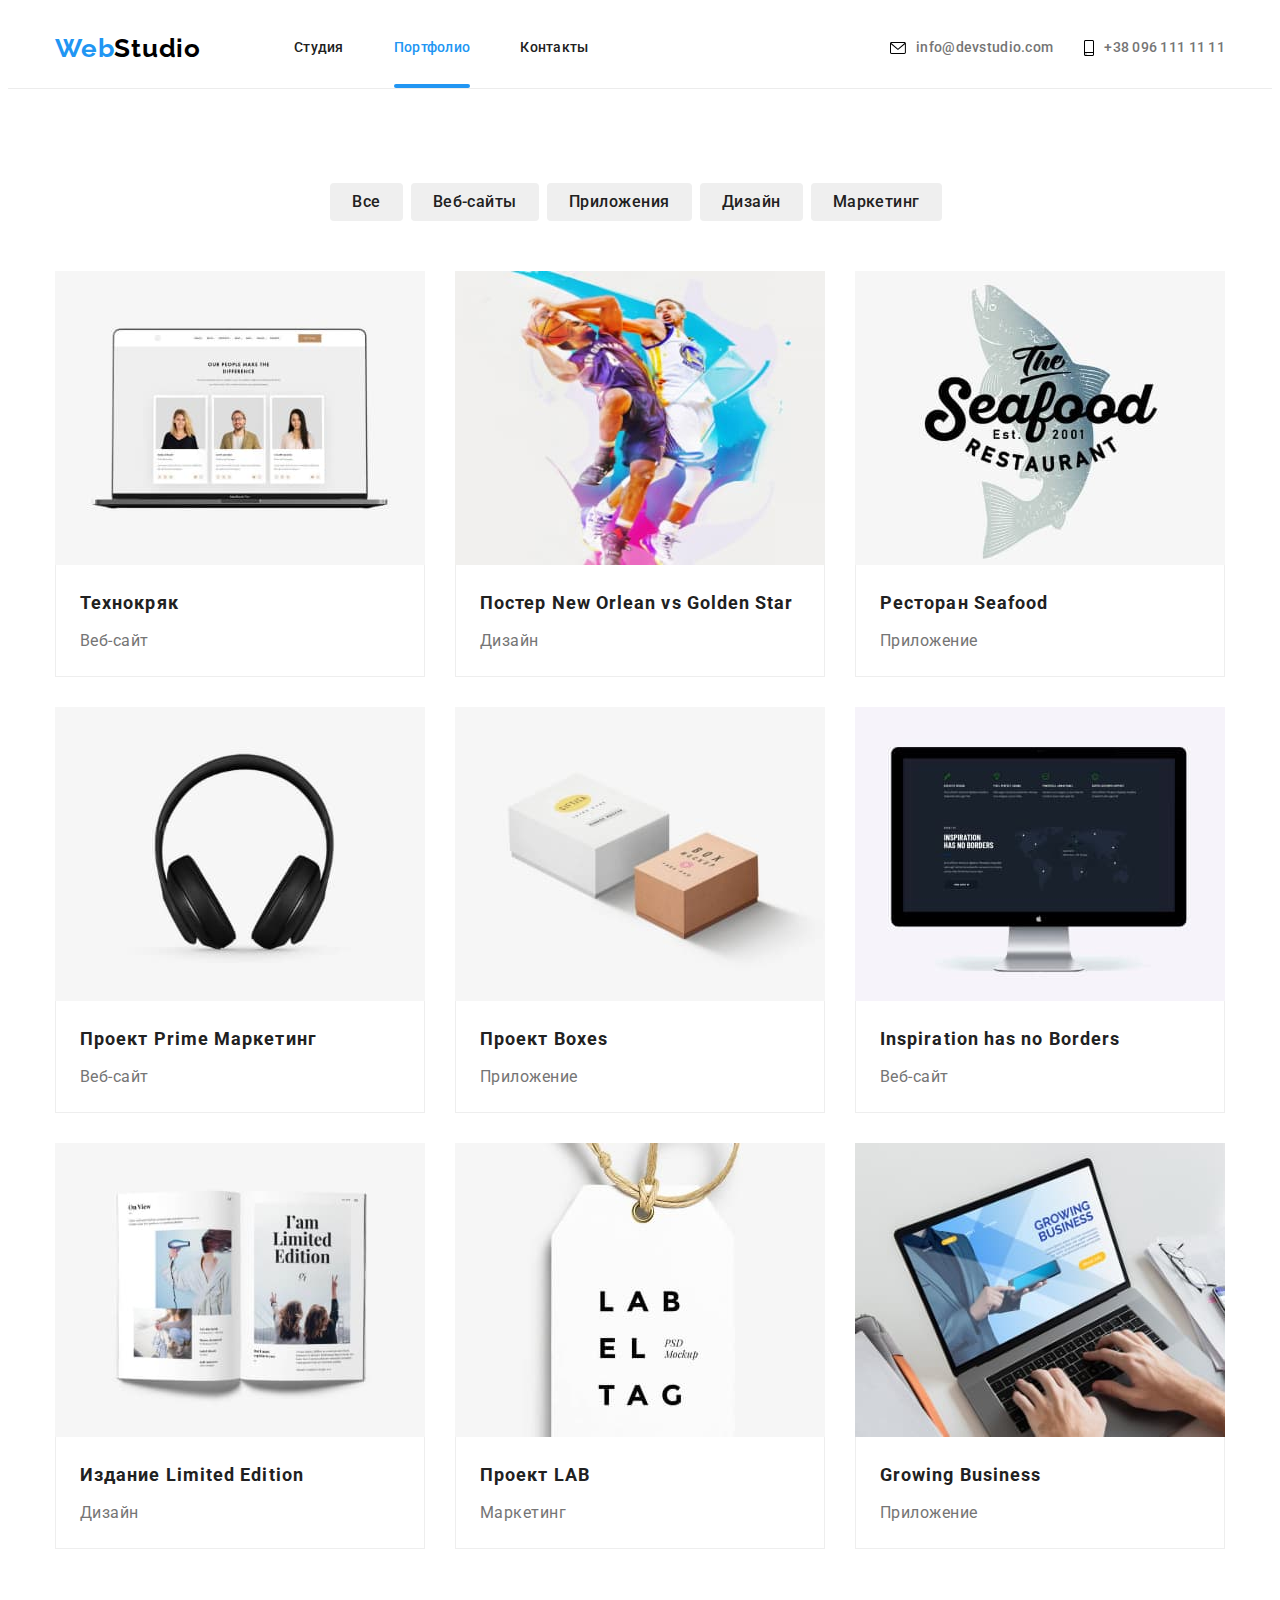
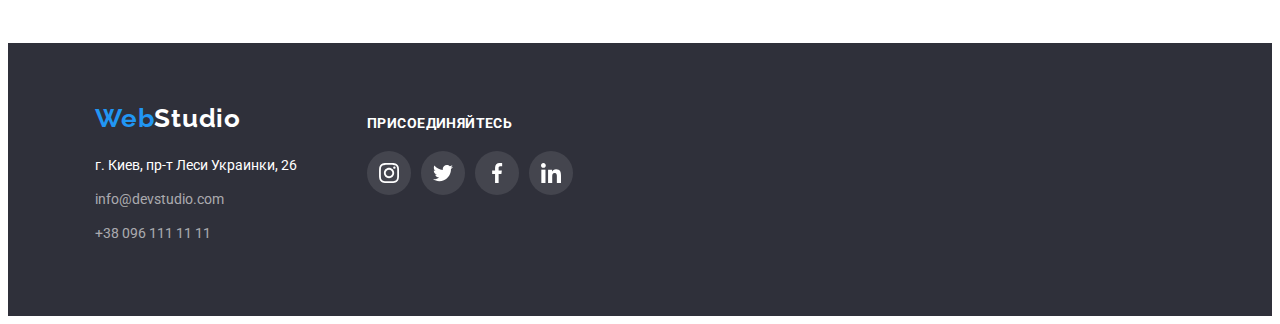
==== portfolio.html @ cdf01e42 "11/07/22" ====
<!DOCTYPE html>
<html lang="ru">
  <head>
    <meta charset="UTF-8" />
    <meta http-equiv="X-UA-Compatible" content="IE=edge" />
    <meta name="viewport" content="width=device-width, initial-scale=1.0" />
    <title>Портфолио</title>
    <link
      rel="stylesheet"
      href="https://cdnjs.cloudflare.com/ajax/libs/modern-normalize/1.1.0/modern-normalize.min.css"
      integrity="sha512-wpPYUAdjBVSE4KJnH1VR1HeZfpl1ub8YT/NKx4PuQ5NmX2tKuGu6U/JRp5y+Y8XG2tV+wKQpNHVUX03MfMFn9Q=="
      crossorigin="anonymous"
      referrerpolicy="no-referrer"
    />
    <link rel="stylesheet" type="text/css" href="./css/styles.css" />
    <link
      href="https://fonts.googleapis.com/css2?family=Raleway:wght@700&family=Roboto:wght@400;500;700;900&display=swap"
      rel="stylesheet"
    />
    <link
      href="https://fonts.googleapis.com/css2?family=Raleway:wght@700&display=swap"
      rel="stylesheet"
    />
  </head>
  <body class="design-list body-fonts">
    <header class="roof">
      <div class="container f-lab">
        <a lang="en" class="logo" href="./index.html"
          >Web<span class="studio-black">Studio</span>
        </a>

        <nav class="site-nav">
          <ul class="design-nav">
            <li class="item-link">
              <a class="link-hi" href="index.html">Студия</a>
            </li>
            <li class="current-link item-link">
              <a class="link-hi" href="./portfolio.html">Портфолио</a>
            </li>
            <li class="item-link">
              <a class="link-hi" href="">Контакты</a>
            </li>
          </ul>
        </nav>
        <div class="site-nav-right">
          <ul class="f-lab">
            <li>
              <div>
                <a class="site-nav-mail f-lab" href="mailto:info@devstudio.com">
                  <svg class="icon-mail" width="16" height="12">
                    <use href="./images/icons.svg#icon-envelope"></use></svg
                  >info@devstudio.com</a
                >
              </div>
            </li>
            <li>
              <div>
                <a
                  class="site-nav-right-tel site-nav-tel f-lab"
                  href="tel:+380961111111"
                  ><svg class="icon-phone" width="10" height="16">
                    <use href="./images/icons.svg#icon-smartphone"></use></svg
                  >+38 096 111 11 11</a
                >
              </div>
            </li>
          </ul>
        </div>
      </div>
    </header>
    <main>
      <h1 hidden>Портфолио</h1>
      <section class="section">
        <div class="container">
          <h2 hidden>Каталог</h2>
          <ul class="btn-filters filters-position">
            <li>
              <button class="btn-dist box-shadow-filter" type="button">
                Все
              </button>
            </li>
            <li>
              <button class="btn-dist box-shadow-filter" type="button">
                Веб-сайты
              </button>
            </li>
            <li>
              <button class="btn-dist box-shadow-filter" type="button">
                Приложения
              </button>
            </li>
            <li>
              <button class="btn-dist box-shadow-filter" type="button">
                Дизайн
              </button>
            </li>
            <li>
              <button class="btn-dist box-shadow-filter" type="button">
                Маркетинг
              </button>
            </li>
          </ul>

          <ul class="portfolio-main portfolio-links portfolio-f-set">
            <li class="portfolio-f-item">
              <article class="card box-shadow">
                <div class="card-thumb-design">
                  <a href=""
                    ><img
                      class="img-card"
                      src="./images/imgkryak.jpg"
                      alt="Технокряк"
                      width="370"
                      height="294"
                  /></a>
                  <div class="overlay">
                    <p class="overlay-description">
                      Ресурс предлагает комплексные предложения с разным уровнем
                      функционала и сервисов. Все это позволит посетителю
                      получить исчерпывающие сведения о компании или частном
                      лице.
                    </p>
                  </div>
                </div>
                <div class="card-content">
                  <h3 class="card-head">Технокряк</h3>
                  <p class="card-about"><a href="">Веб-сайт</a></p>
                </div>
              </article>
            </li>

            <li class="portfolio-f-item">
              <article class="card box-shadow">
                <div class="card-thumb-design">
                  <a href=""
                    ><img
                      class="img-card"
                      src="./images/poster.jpg"
                      alt="Постер"
                      width="370"
                      height="294"
                    />
                  </a>
                  <div class="overlay">
                    <p class="overlay-description">
                      Ресурс предлагает комплексные предложения с разным уровнем
                      функционала и сервисов. Все это позволит посетителю
                      получить исчерпывающие сведения о компании или частном
                      лице.
                    </p>
                  </div>
                </div>
                <div class="card-content">
                  <h3 class="card-head">Постер New Orlean vs Golden Star</h3>
                  <p class="card-about"><a href="">Дизайн</a></p>
                </div>
              </article>
            </li>
            <li class="portfolio-f-item">
              <article class="card box-shadow">
                <div class="card-thumb-design">
                  <a href=""
                    ><img
                      class="img-card"
                      src="./images/restourant.jpg"
                      alt="Ресторан СиФуд"
                      width="370"
                      height="294"
                    />
                  </a>
                  <div class="overlay">
                    <p class="overlay-description">
                      Ресурс предлагает комплексные предложения с разным уровнем
                      функционала и сервисов. Все это позволит посетителю
                      получить исчерпывающие сведения о компании или частном
                      лице.
                    </p>
                  </div>
                </div>
                <div class="card-content">
                  <h3 class="card-head">Ресторан Seafood</h3>
                  <p class="card-about"><a href="">Приложение</a></p>
                </div>
              </article>
            </li>
            <li class="portfolio-f-item">
              <article class="card box-shadow">
                <div class="card-thumb-design">
                  <a href=""
                    ><img
                      class="img-card"
                      src="./images/prime.jpg"
                      alt="Проект прайм"
                      width="370"
                      height="294"
                    />
                  </a>
                  <div class="overlay">
                    <p class="overlay-description">
                      Ресурс предлагает комплексные предложения с разным уровнем
                      функционала и сервисов. Все это позволит посетителю
                      получить исчерпывающие сведения о компании или частном
                      лице.
                    </p>
                  </div>
                </div>
                <div class="card-content">
                  <h3 class="card-head">Проект Prime Маркетинг</h3>
                  <p class="card-about"><a href="">Веб-сайт</a></p>
                </div>
              </article>
            </li>
            <li class="portfolio-f-item">
              <article class="card box-shadow">
                <div class="card-thumb-design">
                  <a href=""
                    ><img
                      class="img-card"
                      src="./images/appboxes.jpg"
                      alt="Проект боксес"
                      width="370"
                      height="294"
                    />
                  </a>
                  <div class="overlay">
                    <p class="overlay-description">
                      Ресурс предлагает комплексные предложения с разным уровнем
                      функционала и сервисов. Все это позволит посетителю
                      получить исчерпывающие сведения о компании или частном
                      лице.
                    </p>
                  </div>
                </div>
                <div class="card-content">
                  <h3 class="card-head">Проект Boxes</h3>
                  <p class="card-about"><a href="">Приложение</a></p>
                </div>
              </article>
            </li>

            <li class="portfolio-f-item">
              <article class="card box-shadow">
                <div class="card-thumb-design">
                  <a href=""
                    ><img
                      class="img-card"
                      src="./images/website.jpg"
                      alt="Вебсайт"
                      width="370"
                      height="294"
                    />
                  </a>
                  <div class="overlay">
                    <p class="overlay-description">
                      Ресурс предлагает комплексные предложения с разным уровнем
                      функционала и сервисов. Все это позволит посетителю
                      получить исчерпывающие сведения о компании или частном
                      лице.
                    </p>
                  </div>
                </div>
                <div class="card-content">
                  <h3 class="card-head">Inspiration has no Borders</h3>
                  <p class="card-about"><a href="">Веб-сайт</a></p>
                </div>
              </article>
            </li>
            <li class="portfolio-f-item">
              <article class="card box-shadow">
                <div class="card-thumb-design">
                  <a href=""
                    ><img
                      class="img-card"
                      src="./images/designle.jpg"
                      alt="Издание"
                      width="370"
                      height="294"
                    />
                  </a>
                  <div class="overlay">
                    <p class="overlay-description">
                      Ресурс предлагает комплексные предложения с разным уровнем
                      функционала и сервисов. Все это позволит посетителю
                      получить исчерпывающие сведения о компании или частном
                      лице.
                    </p>
                  </div>
                </div>
                <div class="card-content">
                  <h3 class="card-head">Издание Limited Edition</h3>
                  <p class="card-about"><a href="">Дизайн</a></p>
                </div>
              </article>
            </li>
            <li class="portfolio-f-item">
              <article class="card box-shadow">
                <div class="card-thumb-design">
                  <a href=""
                    ><img
                      class="img-card"
                      src="./images/lab.jpg"
                      alt="Проект лаб"
                      width="370"
                      height="294"
                    />
                  </a>
                  <div class="overlay">
                    <p class="overlay-description">
                      Ресурс предлагает комплексные предложения с разным уровнем
                      функционала и сервисов. Все это позволит посетителю
                      получить исчерпывающие сведения о компании или частном
                      лице.
                    </p>
                  </div>
                </div>
                <div class="card-content">
                  <h3 class="card-head">Проект LAB</h3>
                  <p class="card-about"><a href="">Маркетинг</a></p>
                </div>
              </article>
            </li>
            <li class="portfolio-f-item">
              <article class="card box-shadow">
                <div class="card-thumb-design">
                  <a href="">
                    <img
                      class="img-card"
                      src="./images/grow.jpg"
                      alt="Приложение"
                      width="370"
                      height="294"
                    />
                  </a>
                  <div class="overlay">
                    <p class="overlay-description">
                      Ресурс предлагает комплексные предложения с разным уровнем
                      функционала и сервисов. Все это позволит посетителю
                      получить исчерпывающие сведения о компании или частном
                      лице.
                    </p>
                  </div>
                </div>
                <div class="card-content">
                  <h3 class="card-head">Growing Business</h3>
                  <p class="card-about"><a href="">Приложение</a></p>
                </div>
              </article>
            </li>
          </ul>
        </div>
      </section>
    </main>
    <footer class="footer">
      <div class="container">
        <ul class="footer-line">
          <li>
            <div class="footer-left">
              <div class="logo-f" lang="en">
                <a class="logo" href="./index.html"
                  >Web<span class="studio-white">Studio</span></a
                >
              </div>
              <div class="adress-link">
                <address>
                  <a href="" target="_blank" rel="noopener noreferrer"
                    >г. Киев, пр-т Леси Украинки, 26</a
                  >
                </address>
                <div class="email-tel">
                  <a href="mailto:info@devstudio.com">info@devstudio.com</a>
                  <a href="tel:+380961111111">+38 096 111 11 11</a>
                </div>
              </div>
            </div>
          </li>
          <li>
            <div class="footer-right">
              <p class="common">Присоединяйтесь</p>
              <ul class="social-webs">
                <li class="social-link">
                  <a
                    class="links-sf"
                    href=""
                    target="_blank"
                    rel="noopener noreferrer"
                    aria-label="instagram"
                  >
                    <svg class="pic-f" width="20" height="20">
                      <use href="./images/icons.svg#icon-instagram"></use>
                    </svg>
                  </a>
                </li>
                <li>
                  <a
                    class="links-sf"
                    href=""
                    target="_blank"
                    rel="noopener noreferrer"
                    aria-label="twitter"
                  >
                    <svg class="pic-f" width="20" height="20">
                      <use href="./images/icons.svg#icon-twitter"></use>
                    </svg>
                  </a>
                </li>
                <li>
                  <a
                    class="links-sf"
                    href=""
                    target="_blank"
                    rel="noopener noreferrer"
                    aria-label="facebook"
                  >
                    <svg class="pic-f" width="20" height="20">
                      <use href="./images/icons.svg#icon-facebook"></use>
                    </svg>
                  </a>
                </li>
                <li>
                  <a
                    class="links-sf"
                    href=""
                    target="_blank"
                    rel="noopener noreferrer"
                    aria-label="linkedin"
                  >
                    <svg class="pic-f" width="20" height="20">
                      <use href="./images/icons.svg#icon-linkedin"></use>
                    </svg>
                  </a>
                </li>
              </ul>
            </div>
          </li>
        </ul>
      </div>
    </footer>
  </body>
</html>
---- css/styles.css ----
/*Var*/
:root{--b-color: #2196F3;
--f-color: #2F303A;
--gr-color: #757575;
--indent: 30px;}
/*common*/
/*сброс стилей*/

*,
*::before,
*::after {
box-sizing: border-box;}

    h1,
    h2,
    h3,
    h4,
    p,
    ul
    {margin: 0;
    }
    
.img{
    display:block;
    max-width:100%;
    height: auto;}

.container {
    width: 1200px;
    padding-left: 15px;
    padding-right: 15px;
    margin-left: auto;
    margin-right: auto;
}
.section{
    padding-bottom: 94px;
    padding-top:94px;
}

.visually-hidden {
position: absolute;
width: 1px;
height: 1px;
margin: -1px;
border: 0;
padding: 0;
white-space: nowrap;
clip-path: inset(100%);
clip: rect(0 0 0 0);
overflow: hidden;
    }

/*Main*/
.f-lab{
    display:flex;

    margin: 0 auto;
    align-items: center;
}

.roof {
    background: #FFFFFF;
    font-family: Roboto;
    font-size: 14px;
    font-weight: 500;
    line-height: 1.14;
    letter-spacing: 0.02em;
    text-align: left; /*?*/
    border-bottom: 1px solid #ECECEC;
}

.design-list li {
   
    padding: 0;
    list-style-type: none;
}
.design-nav{
    display:flex;
    margin:0;
    padding-left:93px;
    }
.design-nav>.item-link:not(:last-child){margin-right: 50px;}
.item-link{
    position:relative;
   }
.link-hi::after{
    content: "";
    width:100%;
    height: 4px;
    border-radius: 2px;
    background-color:transparent;
    /*align-items: center;*/
    position:absolute;
    bottom:0;
    left:0;

    transition-property: background-color;
    transition-duration: 250ms;
    transition-timing-function: cubic-bezier(0.4, 0, 0.2, 1);
}
.link-hi:hover.link-hi::after,.link-hi:focus.link-hi::after{
background-color: rgba(33, 150, 243, 1);
}
.current-link .link-hi::after{
    background-color: rgba(33, 150, 243, 1);
}

.link-hi{
    display:flex;
    padding-top: 32px;
    padding-bottom: 32px;
}
.site-nav a {
    color: #212121;
    text-decoration: none;

    transition-property: color;
    transition-duration: 250ms;
    transition-timing-function: cubic-bezier(0.4, 0, 0.2, 1);
}

.site-nav a:hover,
.site-nav a:focus {
    color: var(--b-color);
    text-decoration: none;
}


.site-nav-right a {
    color: var(--gr-color);
    text-decoration: none;

    transition-property: color, fill;
    transition-duration: 250ms;
    transition-timing-function: cubic-bezier(0.4, 0, 0.2, 1);
}


.site-nav-right a:hover,
.site-nav-right a:focus {
    color: #2196F3;
    text-decoration: none;
}

.site-nav-right a:hover .icon-mail{
fill: rgba(33, 150, 243, 1);
}
.site-nav-right a:focus .icon-mail {
    fill: rgba(33, 150, 243, 1);
}
.site-nav-right a:hover .icon-phone {
    fill: rgba(33, 150, 243, 1);
}
.site-nav-right a:focus .icon-phone {
    fill: rgba(33, 150, 243, 1);
}
/*.icon-mail:hover,
.icon-mail:focus,
.icon-phone:hover,
.icon-phone:focus {
    fill: rgba(33, 150, 243, 1);
}*/

.site-nav-right{
margin-left: auto;
margin-right: 0;
}/*?*/
.site-nav-right-tel{
    
    margin-left:31px;
}
.current-link a {
    color: var(--b-color);
}

.f-lab li  {
align-items: center;

}
.site-nav {
    display: flex;
    }

.icon-mail {
    margin-right: 10px;

    transition-property: fill;
    transition-duration: 250ms;
    transition-timing-function: cubic-bezier(0.4, 0, 0.2, 1);
}

.icon-phone {
    margin-right: 10px;

    transition-property: fill;
    transition-duration: 250ms;
    transition-timing-function: cubic-bezier(0.4, 0, 0.2, 1);
}
/*.site-nav-tel::before{
display:inline-block;
content:"";
width: 10px;
height: 16px;
margin-right: 10px;

background-image: url("../images/smartphone.svg");
background-size: contain;

}

.site-nav-mail::before{
display:inline-block;
content:"";
width: 16px;
height: 12px;
margin-right: 10px;
background-image: url("../images/envelope.svg");
background-size: contain;
}
.site-nav-mail:hover{
fill: currentColor;
}
.site-nav-tel::before{
    fill: rgba(33, 150, 243, 1);
} */


.center{
    display:flex;
    align-items: center;
    justify-content: center;
}
.logo {
    
    
    margin-right: 0;
    margin-left: 0;

    text-decoration: none;
    font-family: 'Raleway';
    font-style: normal;
    font-weight: 700;
    font-size: 26px;
    line-height: 1.19;
    letter-spacing: 0.03em;
    color: #2196F3;
}

.studio-black {
    color: #000;
}

.studio-white {
    color: #ffffff;
}

.body-fonts {
    font-family: 'Roboto';
    font-weight: 400;
    color: var(--gr-color);
}
.head-hero{
    font-family: 'Roboto';
    font-style: normal;
    font-weight: 900;
    font-size: 44px;
    line-height: 1.36;
    width: 696px;
    margin-left: auto;
    margin-right: auto;
}
.hero{
    max-width: 1600px;
    height: 600px;
    margin-left: auto;
    margin-right: auto;
    padding-top:200px;
    padding-bottom:200px;
    background-size: cover;
    background-position: center;
    background-repeat: no-repeat;
    
    background-image: linear-gradient(to right, rgba(47, 48, 58, 0.4), rgba(47, 48, 58, 0.4)), url('../images/bgimg.png');
    /*background-image: url('../images/bgimg.png');*/
    background-color: var(--f-color);
    
    
    

    color: #FFFFFF;
    font-style: normal;
    font-weight: 900;
    font-size: 44px;
    line-height: 1.36;
    text-align: center;
    letter-spacing: 0.06em;
    text-transform: uppercase;
    }

.btn {
    display: block;
    margin-top:30px;
    margin-bottom: 0;
    margin-left: auto;
    margin-right: auto;
    min-width: 200px;
    height: 50px;
    box-shadow: 0px 4px 4px rgba(0, 0, 0, 0.15);
    border-radius: 4px;
    padding: 10px 32px;
    border-color: transparent;

    background-color: var(--b-color);
    font-family: 'Roboto';
    font-style: normal;
    font-weight: 700;
    font-size: 16px;
    line-height: 1.88;
    align-items: center;
    text-align: center;
    
    letter-spacing: 0.06em;
    color: #FFFFFF;
    cursor: pointer;
}
.backdrop{
    position:fixed;
    left:0;
    top:0;
    width: 100%;
    height: 100%;
    background-color: rgba(0, 0, 0, 0.2);
    opacity: 1;
    transition: opacity 250ms cubic-bezier(0.4, 0, 0.2, 1);
}

.hero-modal{
    display: inline-flex;
    flex-direction: column;
    /*justify-content: center;*/
    align-items:center;
    position:absolute;
    left:50%;
    top:50%;
    padding: 40px;
    transform: translate(-50% ,-50%);
    width: 528px;
    height: 581px;
    background-color: rgba(255, 255, 255, 1);;
    border-radius: 4px;
    box-shadow: 0px 1px 3px rgba(0, 0, 0, 0.12), 0px 1px 1px rgba(0, 0, 0, 0.14), 0px 2px 1px rgba(0, 0, 0, 0.2);
    z-index: 10;
    transform: translate(-50%, -50%) scale(1);
    transition: transform 250ms cubic-bezier(0.4, 0, 0.2, 1);
}

.form-input{
    font-family: 'Roboto';
        font-style: normal;
        font-weight: 400;
        font-size: 14px;
        line-height: 16px;
        letter-spacing: 0.01em;
    width: 448px;
    height: 40px;
    border: 1px solid rgba(33, 33, 33, 0.2);
    border-radius: 4px;
    padding-top:12px;
    padding-bottom:12px;    
    padding-left: 42px;
}
.item{
    transition-property: fill;
        transition-duration: 250ms;
        transition-timing-function: cubic-bezier(0.4, 0, 0.2, 1);
}
.form-input:hover+.item{
    fill:rgba(33, 150, 243, 1);
    
}
.form-input:hover,.form-input:focus{
    cursor: pointer;
}
.form-input-comment{
    width: 448px;
        height: 120px;
        border: 1px solid rgba(33, 33, 33, 0.2);
        border-radius: 4px;
        padding: 0;
        resize: none;
        padding: 12px 16px;
        font-family: 'Roboto';
            font-style: normal;
            font-weight: 400;
            font-size: 14px;
            line-height: 16px;
            letter-spacing: 0.01em;
}
.form-input-comment::placeholder{
    font-family: 'Roboto';
        font-style: normal;
        font-weight: 400;
        font-size: 12px;
        line-height: 14px;
        letter-spacing: 0.01em;
    
        color: rgba(117, 117, 117, 0.5);
}
.form-field{
    display: flex;
    flex-direction: column;
    margin-top: 10px;}

.form-title label{
    display: block;
    font-family: 'Roboto';
    font-style: normal;
    font-weight: 400;
    font-size: 12px;
    line-height: 1.7;
    
    text-transform:none;
    text-align: left;
    letter-spacing: 0.01em;
    padding-bottom: 4px;
    color: #757575;
}
.form-checkbox{
    display: inline-block;
    margin-top: 20px;
    font-family: 'Roboto';
    font-style: normal;
    font-weight: 400;
    font-size: 14px;
    line-height: 1.7;
        
    text-transform: none;
    letter-spacing: 0.03em;
    
    color: #757575;
}
.label{
    display:inline-block;
    align-items: center;
    justify-content: center;
}
.checkbox{}

.checkbox-icon{
    display:inline-block;
    width: 16px;
    height: 16px;
background-image: url("../images/icons.svg#icon-chekbox");
background-size:contain;
background-origin: border-box;

}
.check-input-on{
    display:inline-flex;
    align-items: center;
    justify-content: center;
}
.check-input-on:cheked~.icon-on{
    background-color: transparent;
}
.item{
    display: inline-flex;
    align-items: center;
    justify-content: center;
    position: relative;
}    
.icon-custom {
    position: absolute;
    top: -27px;
    left: 15px;
}



.link-agreement {
    color: rgba(33, 150, 243, 1)
}
.btn-send{
    
    width: 200px;
        height: 50px;
        left: 700px;
        top: 712px;
    padding: 0;
    
        background: #2196F3;
        box-shadow: 0px 4px 4px rgba(0, 0, 0, 0.15);
        border-radius: 4px;
        font-family: 'Roboto';
            font-style: normal;
            font-weight: 700;
            font-size: 16px;
            line-height: 30px;
            /* identical to box height, or 188% */
        
            border-color: transparent;
            letter-spacing: 0.06em;
        
            color: #FFFFFF;
}
.btn-send:hover,.btn-send:focus{
    cursor: pointer;
}
.backdrop.is-hidden .hero-modal{
    transform: translate(-50%, -50%) scale(0.5);
    }
.form-header strong{
    display: block;

    font-family: 'Roboto';
    font-style: normal;
    font-weight: 700;
    font-size: 20px;
    line-height: 23px;
    text-align: center;
    color:rgba(33, 33, 33, 1);
    text-transform:none;
    letter-spacing: 0.03em;
    }
.hero-modal-clsbtn{
    position:absolute;
    top:8px;
    right:8px;

    display: flex;
    align-items: center;
    justify-content: center;
    width:30px;
    height:30px;
    border-radius:50%;
    border: 1px solid rgba(0, 0, 0, 0.1);
    background: #FFFFFF;
    cursor: pointer;

}
.close-action{
    transition-property: fill;
    transition-duration: 250ms;
    transition-timing-function: cubic-bezier(0.4, 0, 0.2, 1);
}
.hero-modal-clsbtn:hover .close-action{
    fill:rgba(33, 150, 243, 1);
}

.backdrop.is-hidden{
    visibility: hidden;
    opacity: 0;
    pointer-events:none;
}
.header3{
    margin-bottom:10px;
}
.section-min{
    padding-top: 94px;
    padding-bottom: 0;
}
.benefits-f{
    display:flex;
    padding-left: 0;
    padding-right:0;
    justify-content: space-between;
}
.benefits-item {
    display:flex;
    margin-left:0;
    

}
.icon-block{
    display:flex;
    align-items: center;
    justify-content: center;
    margin-right: 30px;
    height: 120px;
    width: 270px;
    background-color: rgba(245, 244, 250, 1);
    margin-bottom: 30px;
    border-radius:4px;
    object-fit: cover;
}
.icon-block:last-child{
    margin-right: 0;
}
.picture{
    margin-right: auto;
    margin-left: auto;
    
}
/*.benefits.item::before{
    display: block;
    content: "";
    height: 120px;
    background-image: url("./images/antenna1.svg");
    background-size: contain;
    background-repeat: no-repeat;
    background-position:center;
    border-radius: 4px;
    background-color:rgba(245, 244, 250, 1) ;
}*/
.benefits h3 {
    color: #212121;
    font-style: normal;
    font-weight: 700;
    font-size: 14px;
    line-height: 1.14;
    letter-spacing: 0.03em;
    text-transform: uppercase;
}

.benefits-main p {
    font-style: normal;
    font-size: 14px;
    line-height: 1.71;
    letter-spacing: 0.03em;
    color: var(--gr-color);
}
.prgrf {
    margin-left: 0;
    display: block;
    
    width: 270px;}
 
.visually-hidden{
width: 1px;
height: 1px;
margin: -1px;
padding: 0;
overflow: hidden;
border: 0;
clip: rect(0 0 0 0);
}





/*setka*/
/*.work-list{
    --items:3;
    --indent:30px;
}
.work-f{
    display: flex;
    flex-wrap: wrap;
    margin: calc (-1 * var (--indent) / 2);
}
.work-f-item{
    flex-basis: calc (100% - var (--indent) * var (--items) / var (--items));
    margin: calc (var (--indent) / 2);

}*/
/*.section-work {
    display: block;
    padding-top: 27px;
    padding-bottom: 94px;
    margin:0;
}*/

.work-f{
display:flex;
padding: 0;

}
.wert{
    display:block;
    margin-right: 30px;
    z-index: -1;
}
.wert:last-child {
    margin-right: 0;}    

.version {
    position: relative;
    flex-basis: calc(100% / 2 - 30px);
}

.work-item {
    display: flex;

    position: absolute;
    left: 0;
    bottom: 0;
    align-items: center;
    justify-content: center;
    width: 370px;
    height: 70px;
background-color:rgba(47, 48, 58, 0.8); ;
}
.img-block{
    display:block;
}
.business-text{
    margin:0;
    font-family: 'Roboto';
    padding-bottom: 0;
    font-style: normal;
    font-weight: 700;
    font-size: 14px;
    line-height: 16px;
    text-align: center;
    letter-spacing: 0.03em;
    text-transform: uppercase;
    color: rgb(252, 252, 252);
}

.work2 {
    display:block;
    padding-top:0;
    margin-bottom: 50px;
    padding-left:auto;
    padding-right:auto;
    
    font-style: normal;
    font-weight: 700;
    font-size: 36px;
    line-height: 1.16;
    text-align: center;
    letter-spacing: 0.03em;
    color: #212121;
}


.work3 h3 {
    font-style: normal;
    font-weight: 500;
    font-size: 16px;
    line-height: 1.19;
    text-align: center;
    letter-spacing: 0.03em;
    color: #212121;
}







.back {
    background-color: #F5F4FA;
    }
    
.section-staff{
    
    padding-top: 94px;
    padding-bottom: 94px;
    
}
.personal-hdr{
    display: block;
    
    margin-bottom: 50px;
    min-width: 264px;
    margin-left: auto;
    margin-right: auto;
}
.personal{
    display:flex;
    margin:0;
    padding: 0;
    
    
}
.personal-item{
    display:block;
    
    background: #FFFFFF;
    box-shadow: 0px 1px 3px rgba(0, 0, 0, 0.12), 0px 1px 1px rgba(0, 0, 0, 0.14), 0px 2px 1px rgba(0, 0, 0, 0.2);
    border-radius: 0px 0px 4px 4px;
    flex-basis: 270px;
}
.personal-item:not(:last-child){
    margin-right: 30px;
}
.advice{
    padding-top: 30px;
    padding-bottom: 30px;
}
.personal-name{
    display:block;
    
    padding-bottom: 10px;
    padding-left: auto;
    padding-right: auto;
}
.personal-position{
    display: block;
        
    padding-bottom: 16px;
    padding-left: auto;
    padding-right: auto;
}
.personal-img{
    display:block;
    
   
}
.position p {
    font-style: normal;
    font-size: 16px;
    line-height: 1.19;
    text-align: center;
    letter-spacing: 0.03em;
    color: var(--gr-color);
}
.footer {
background-color: var(--f-color);
    padding-top: 60px;
    padding-bottom: 60px;
}

.design-footer{
    display:block;
}
.logo-f{
    
    margin-bottom: 20px;
}
.adress-link a {
    display: block;
    margin-bottom: 10px;


    color: #FFFFFF;
    text-decoration: none;
    font-family: 'Roboto';
    font-style: normal;
    font-size: 14px;
    line-height: 1.71;

    transition-property: color;
    transition-duration: 250ms;
    transition-timing-function: cubic-bezier(0.4, 0, 0.2, 1);
}
/*
.adress-link a:nth-child(2){
}*/
.adress-link a:hover {
    color: var(--b-color);

    transition-property: color;
    transition-duration: 250ms;
    transition-timing-function: cubic-bezier(0.4, 0, 0.2, 1);
}

.email-tel a {
    color: rgba(255, 255, 255, 0.6);    
}
.common {
    font-family: 'Roboto';
    font-style: normal;
    font-weight: 700;
    font-size: 14px;
    line-height: 16px;
    letter-spacing: 0.03em;
    text-transform: uppercase;
    color: rgba(255, 255, 255, 1);
    padding-bottom: 20px;
    padding-top: 12px;
}

.footer-line {
    display: flex;
    justify-content: flex-start;
}

.footer-left {
    display: block;
    margin-right: 70px;
}

.footer-right {
    display: block;
    margin-right: 93px;
}

.links-sf {
    display: flex;
    justify-content: center;
    align-items: center;
    width: 44px;
    height: 44px;
    background-color: rgba(255, 255, 255, 0.1);
    border-radius: 50%;

    transition-property: fill, background-color;
    transition-duration: 250ms;
    transition-timing-function: cubic-bezier(0.4, 0, 0.2, 1);
}

.pic-f {
    fill: rgba(255, 255, 255, 1);
}

.links-sf:hover,
.links-sf:focus {
    fill: rgba(255, 255, 255, 1);
    background-color: rgba(33, 150, 243, 1);
}
.footer-subscription{
   display: block;
}
.form-subscription{
    display:flex;
}
/* .class::placeholder {
}
*/
.footer-right-end{
    display:flex;
    
}
.window-mail{
    display:flex;
    align-items: center;
    padding-left: 16px;
    margin-right: 12px;
    width:358px;
    height: 50px;
    color:rgba(255, 255, 255, 0.6);
    background: rgba(47, 48, 58, 1);
    border: 1px solid rgba(255, 255, 255, 0.3);
    filter: drop-shadow(0px 4px 4px rgba(0, 0, 0, 0.15));
    border-radius: 4px;
}
.flyer{
    display:flex;
    position: relative;
    align-items: center;
        
    margin:0;
    width: 200px;
    height: 50px;
    background: rgba(33, 150, 243, 1);
    color:rgba(255, 255, 255, 1);
    box-shadow: 0px 4px 4px rgba(0, 0, 0, 0.15);
    border-radius: 4px;
    border-color: transparent;
}
.check{
    position: relative;
    }
.checker {
    display: block;
    
    padding-left:29px;}
.icon-flyer{
    position: absolute;
    right:28px;
    top:13px;
    
    /*left: 50%;
    top: 50%;
    transform: translate(-50%, -50%);*/
    
    fill:rgba(255, 255, 255, 1);;
}
/*Portfolio*/
/*Filters*/
.section-portfolio{
    display: block;
    
    padding-bottom: 94px;
    margin: 0;
}
.filters-position{
    display:flex;
    justify-content:center;
    margin:0;
    padding:0;
    margin-bottom: 50px;
    
}
.filters-position:last-child{
    margin-right:0;
}
.btn-dist{
    margin-right: 8px;
    margin-bottom: 0px;
    padding:6px 22px;
}
.btn-filters button {
    color: #212121;
    font-family: 'Roboto';
    font-style: normal;
    font-weight: 500;
    font-size: 16px;
    line-height: 1.62;
    text-align: center;
    letter-spacing: 0.03em;
    text-decoration: none;
    border: none;
    border-radius: 4px;

    transition-property: color, background-color, pointer;
    transition-duration: 250ms;
    transition-timing-function: cubic-bezier(0.4, 0, 0.2, 1);
}

.btn-filters button:hover,.btn-filters button:focus,
.btn-filters a:focus {
    background-color: var(--b-color);
    color: #ffffff;
    cursor: pointer;
}

/*.portfolio-f-set{
    --items: 3;
    --indent: 30px;
    display:flex;
    flex-wrap: wrap;
    margin: calc (-1 * var (--indent) / 2);
    
}
.portfolio-f-item{
    flex-basis: calc (100% - var (--indent) * var (--items) / var (--items));
    margin: calc (var (--indent) / 2);

}*/

.portfolio-f-set{
    --indent: 30px;
    padding: 0;
    margin: 0;
    display: flex;
    list-style: none;
    flex-wrap: wrap;
    
    margin-left: calc(-1 * var(--indent));
margin-top: calc(-1 * var(--indent));}

.portfolio-main .portfolio-f-item {
    margin-left: var(--indent);
    margin-top: var(--indent);
    flex-basis: calc(100% / 3 - var(--indent));
}

.portfolio-main h3 {
    font-family: 'Roboto';
    font-style: normal;
    font-weight: 700;
    font-size: 18px;
    line-height: 2.0;
    letter-spacing: 0.06em;
    color: #212121;
}

.portfolio-links a {
    font-family: 'Roboto';
    font-style: normal;
    font-size: 16px;
    line-height: 1.875;
    letter-spacing: 0.03em;
    text-decoration: none;
    color: var(--gr-color);
}
.box-shadow{
transition-property: box-shadow;
transition-duration: 250ms;
transition-timing-function: cubic-bezier(0.4, 0, 0.2, 1);
}

.box-shadow:hover,
.box-shadow:focus{box-shadow: 1px 4px 6px 0px rgba(0, 0, 0, 0.16),

    0px 4px 4px 0px rgba(0, 0, 0, 0.06),

    0px 1px 1px 0px rgba(0, 0, 0, 0.12);
}

.box-shadow-filter{
    transition-property: box-shadow;
        transition-duration: 250ms;
        transition-timing-function: cubic-bezier(0.4, 0, 0.2, 1);
}
.box-shadow-filter:hover, .box-shadow-filter:focus{
box-shadow: 0px 2px 2px 0px rgba(0, 0, 0, 0.12), 0px 1px 2px 0px rgba(0, 0, 0, 0.08),0px 3px 1px 0px rgba(0, 0, 0, 0.1);
}

.card-content {
    padding: 20px 24px;
    border: 1px solid #EEEEEE;
    border-top:transparent;
}
.img-card{

    display:block;
    width: 370px;
    height: 294px;
}
.card-about {
    margin-top: 5px;
}
.card-about:focus{
    box-shadow: 1px 4px 6px 0px rgba(0, 0, 0, 0.16);
    
        box-shadow: 0px 4px 4px 0px rgba(0, 0, 0, 0.06);
    
        box-shadow: 0px 1px 1px 0px rgba(0, 0, 0, 0.12);
}
.card-thumb-design{
position: relative;
overflow: hidden; 
}
.overlay{
position: absolute;
top:0;
left:0;
transform: translateY(100%);

display:flex;
align-items: center;
justify-content: center;
padding: 63px 24px;

background-color:rgba(33, 150, 243, 0.9);
width: 100%;
height: 100%;

transition-property: transform;
transition-duration: 250ms;
transition-timing-function: cubic-bezier(0.4, 0, 0.2, 1);
}
.overlay-description{
font-family: 'Roboto';
font-style: normal;
font-weight: 400;
font-size: 18px;
line-height:1.56;
color:rgba(255, 255, 255, 1);;
}
.portfolio-f-item:hover .overlay{
transform: translateY(0);
}

.card-personal{
    margin-top: 30 px;
}
.social-webs{
    display: flex;
    

}
.social-link{
    display:flex;
    justify-content: center;
    align-items: center;
}
.social-webs{
    display: flex;
    padding: 0;
    justify-content: center;
    align-items: center;
    gap: 10px;
    
}

.links-s{
   display:flex;
   justify-content: center;
   align-items: center;
   width: 44px;
   height: 44px;
   color: rgba(175, 177, 184, 1);
   border-radius: 50%;

    transition-property: color, background-color;
    transition-duration: 250ms;
    transition-timing-function: cubic-bezier(0.4, 0, 0.2, 1);
}
.pic{
    display:block;
    fill:currentColor;
}
/*.links-s:hover .pic, .links-s:focus .pic*/
/*.pic:hover,.pic:focus{
fill: rgba(255, 255, 255, 1);
}*/
.links-s:hover,.links-s:focus {
    color:rgba(255, 255, 255, 1);
    background-color: rgba(33, 150, 243, 1);
}
.hdr-main{
font-family: 'Roboto';
    font-style: normal;
    font-weight: 700;
    font-size: 36px;
    line-height: 42px;
    text-align: center;
    letter-spacing: 0.03em;
    color: rgba(33, 33, 33, 1);
    margin-bottom: 50px;

}
.clients-main{
    display: flex;
    padding: 0;
    }
.client-list{
    display:flex;
    margin-right: 30px;
    border: 1px solid #AFB1B8;
    border-radius: 4px;
    align-items: center;
    justify-content: center;
}

.client-list:last-child{
    margin-right: 0;
}
.client-link{
    display:flex;
    height: 92px;
    width: 170px;
    justify-content: center;
    align-items: center;
    
}
.picture-client{
    fill:rgba(175, 177, 184, 1);
    display:block;
    
    object-fit: contain;

    transition-property: fill;
    transition-duration: 250ms;
    transition-timing-function: cubic-bezier(0.4, 0, 0.2, 1);
}
/*.picture-client:hover, .picture-client:focus{
    fill:rgba(33, 150, 243, 1);
    }*/
.client-list:hover .picture-client
{
    fill: rgba(33, 150, 243, 1);
}
.client-list:hover{
    border: 1px solid rgba(33, 150, 243, 1);
}
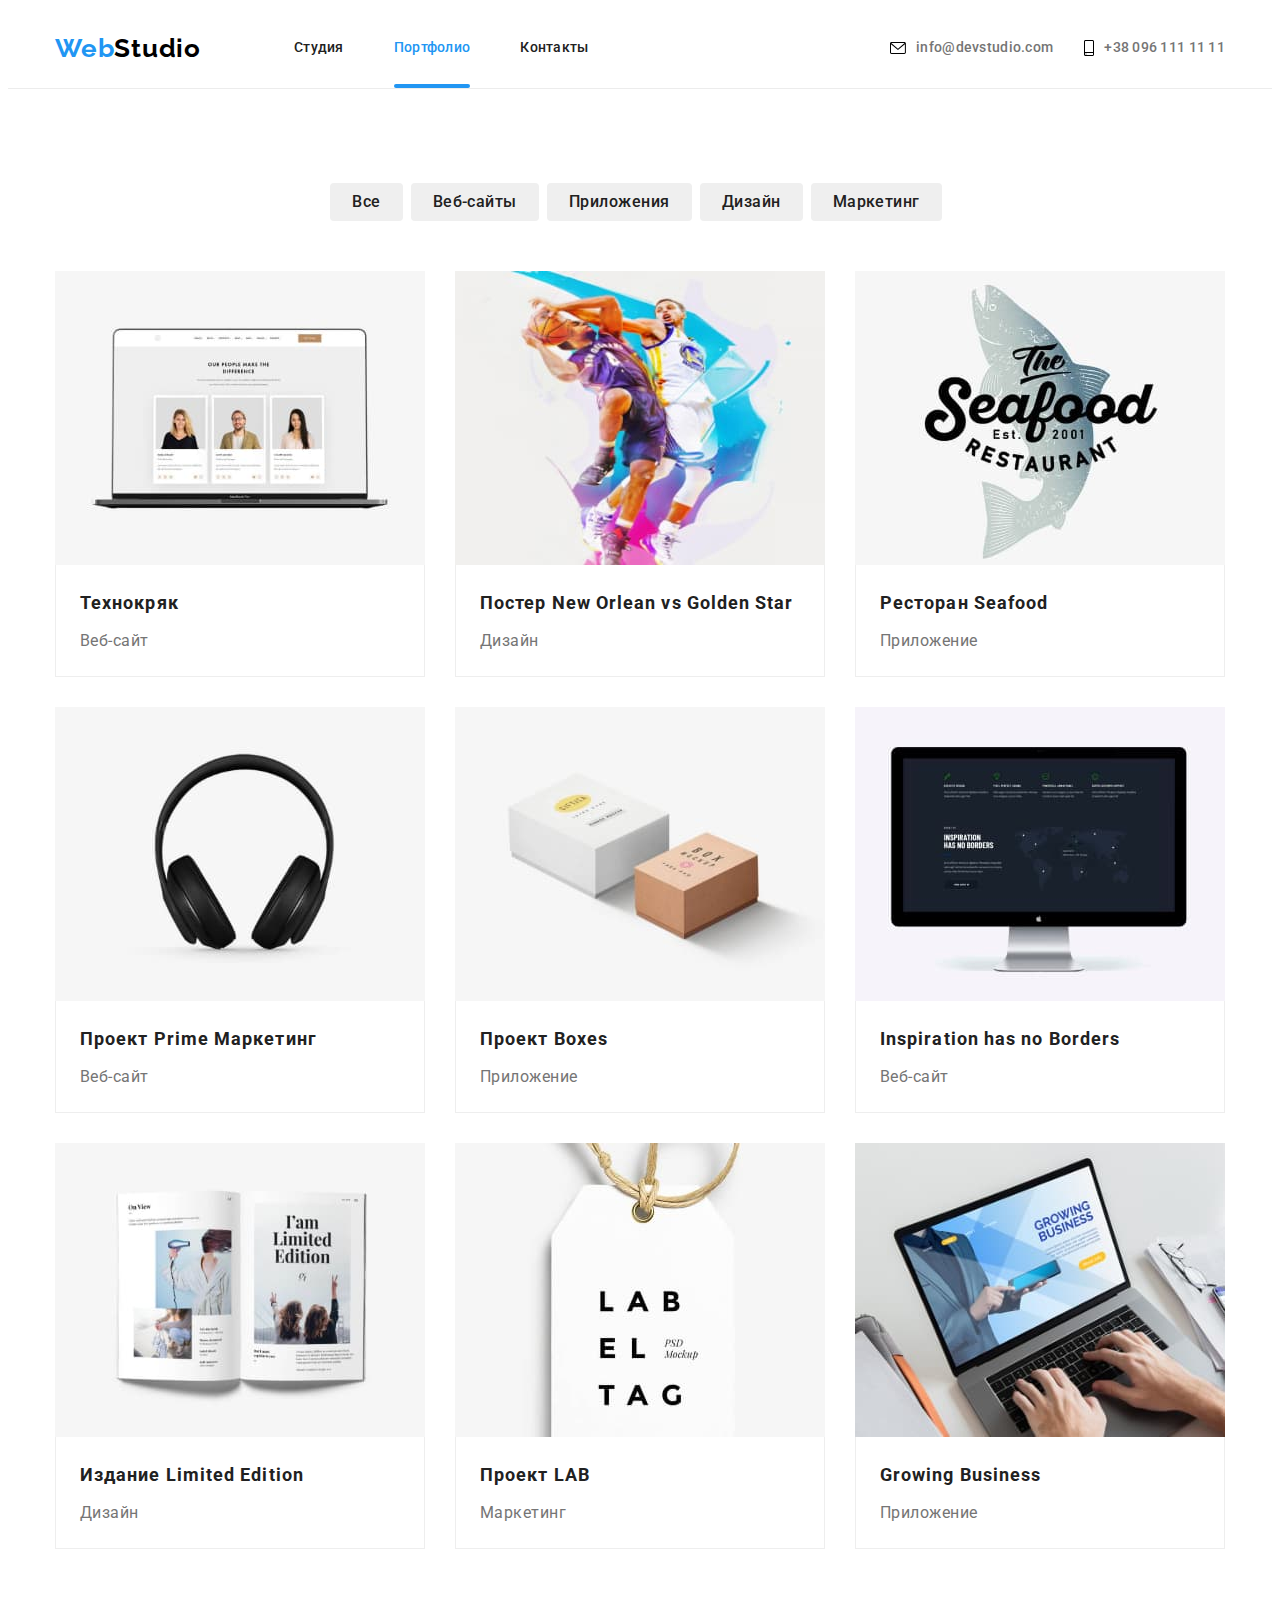
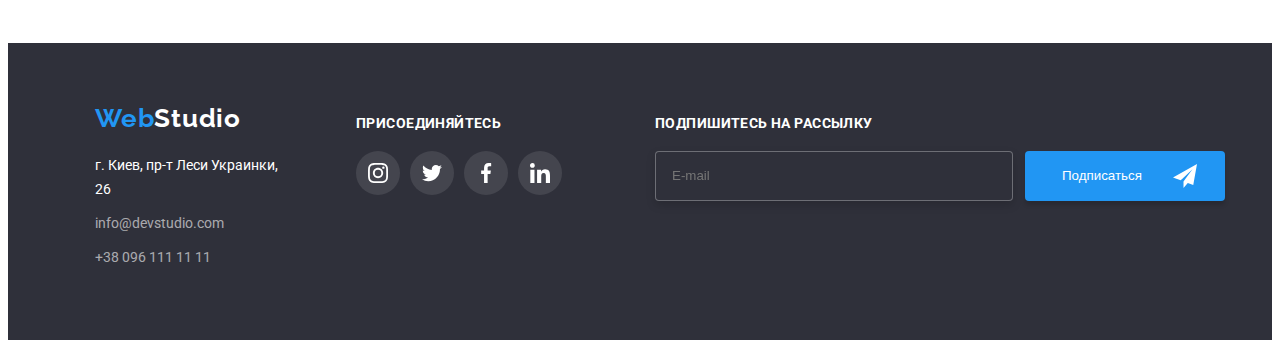
==== commit 65815fa3: "12/07/22+" ====
--- a/portfolio.html
+++ b/portfolio.html
@@ -350,7 +350,7 @@
         </div>
       </section>
     </main>
-    <footer class="footer">
+   <footer class="footer">
       <div class="container">
         <ul class="footer-line">
           <li>
@@ -432,6 +432,29 @@
               </ul>
             </div>
           </li>
+          <li>
+            <div class="footer-subscription">
+              <p class="common">Подпишитесь на рассылку</p>
+              <form class="form-subscription">
+                <div  class="footer-right-end">
+                <label>
+                  <input
+                    class="window-mail"
+                    type="email"
+                    name="email"
+                    placeholder="E-mail"
+                  />
+                </label>
+                <div class="check">
+                <button class="flyer" type="submit"><span class="checker">Подписаться</span></button>
+                <svg class="icon-flyer" width="24" height="24">
+                  <use href="./images/icons.svg#icon-icon-send"></use>
+                </div>
+                </svg>
+                </div>
+              </form>
+            </div>
+          </li>
         </ul>
       </div>
     </footer>
--- a/css/styles.css
+++ b/css/styles.css
@@ -356,11 +356,11 @@
 
 .form-input{
     font-family: 'Roboto';
-        font-style: normal;
-        font-weight: 400;
-        font-size: 14px;
-        line-height: 16px;
-        letter-spacing: 0.01em;
+    font-style: normal;
+    font-weight: 400;
+    font-size: 14px;
+    line-height: 16px;
+    letter-spacing: 0.01em;
     width: 448px;
     height: 40px;
     border: 1px solid rgba(33, 33, 33, 0.2);
@@ -371,15 +371,31 @@
 }
 .item{
     transition-property: fill;
-        transition-duration: 250ms;
-        transition-timing-function: cubic-bezier(0.4, 0, 0.2, 1);
+    transition-duration: 250ms;
+    transition-timing-function: cubic-bezier(0.4, 0, 0.2, 1);
 }
 .form-input:hover+.item{
-    fill:rgba(33, 150, 243, 1);
-    
-}
-.form-input:hover,.form-input:focus{
+    fill:rgba(33, 150, 243, 1);   
+}
+.form-input:hover{
     cursor: pointer;
+    border-color: rgba(33, 150, 243, 1);
+}
+.form-input:focus-within{
+    fill: rgba(33, 150, 243, 1);
+    border-color: rgba(33, 150, 243, 1);
+}
+.form-input:focus + .item{
+    fill: rgba(33, 150, 243, 1);
+border-color: rgba(33, 150, 243, 1);
+}
+.form-input:focus ~ .item {
+    fill: rgba(33, 150, 243, 1);
+    border-color: rgba(33, 150, 243, 1);
+}
+.form-input:focus > .test1 {
+    fill: rgba(33, 150, 243, 1);
+    border-color: rgba(33, 150, 243, 1);
 }
 .form-input-comment{
     width: 448px;
@@ -406,6 +422,9 @@
     
         color: rgba(117, 117, 117, 0.5);
 }
+.form-input-comment:hover{
+border-color: rgba(33, 150, 243, 1);
+}
 .form-field{
     display: flex;
     flex-direction: column;
@@ -427,6 +446,8 @@
 }
 .form-checkbox{
     display: inline-block;
+    justify-content: space-between;
+    align-items: center;
     margin-top: 20px;
     font-family: 'Roboto';
     font-style: normal;
@@ -440,20 +461,35 @@
     color: #757575;
 }
 .label{
-    display:inline-block;
-    align-items: center;
-    justify-content: center;
-}
-.checkbox{}
+    display:inline-flex;
+    align-items: center;
+    
+}
+.checkbox{
+    display: inline-block;
+    
+}
 
 .checkbox-icon{
-    display:inline-block;
+    display:inline-flex;
+    
     width: 16px;
-    height: 16px;
-background-image: url("../images/icons.svg#icon-chekbox");
+    height: 15px;
+    border: 2px solid rgba(33, 33, 33, 1);
+    border-radius: 4px;
+    margin-right: 8px;
+    padding-top: 4px;
+/*background-image: url("../images/icons.svg#icon-chekbox");
 background-size:contain;
-background-origin: border-box;
-
+background-origin: border-box;*/
+}
+.checkbox:checked + .checkbox-icon{
+    border-color: rgba(24, 140, 232, 1);
+    background-color: rgba(24, 140, 232, 1);
+    background-image: url("../images/fly.svg");
+    background-size: contain;
+    background-origin: border-box;
+    
 }
 .check-input-on{
     display:inline-flex;
@@ -487,7 +523,7 @@
         left: 700px;
         top: 712px;
     padding: 0;
-    
+    margin-top: 20px;
         background: #2196F3;
         box-shadow: 0px 4px 4px rgba(0, 0, 0, 0.15);
         border-radius: 4px;
